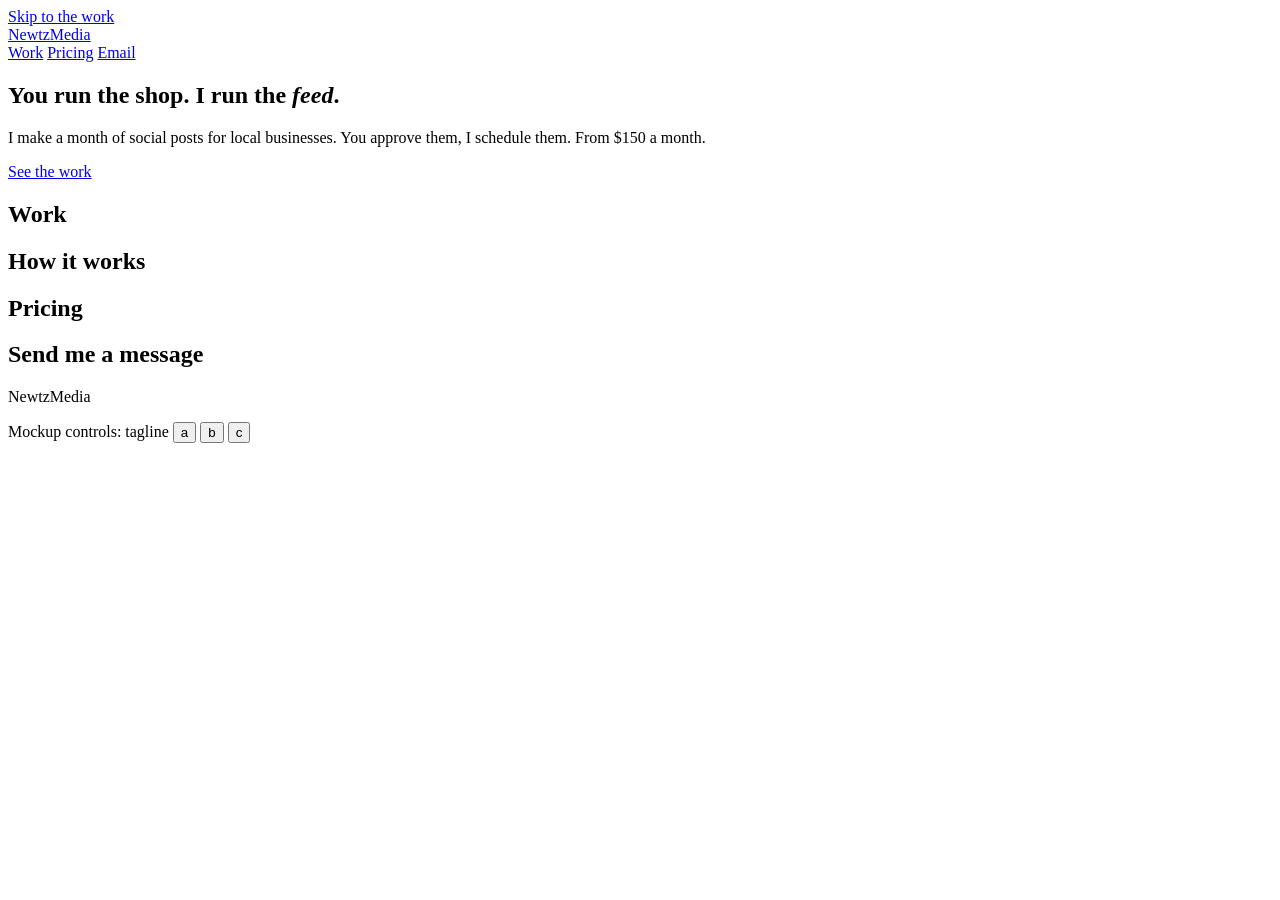
==== mockups/minimal.html @ 49160fe7 "Add the two page skeletons with shared mount points Same sections, hooks and scripts in both; only t" ====
<!doctype html>
<html lang="en" data-style="minimal">
<head>
<meta charset="utf-8">
<meta name="viewport" content="width=device-width, initial-scale=1">
<title>NewtzMedia</title>
<meta name="description" content="Social media posts for local businesses, for a monthly fee.">
<link rel="preconnect" href="https://fonts.googleapis.com">
<link rel="preconnect" href="https://fonts.gstatic.com" crossorigin>
<link href="https://fonts.googleapis.com/css2?family=Bricolage+Grotesque:wght@800&family=Gabarito:wght@500;800&family=Instrument+Sans:wght@400;600&display=swap" rel="stylesheet">
<link rel="stylesheet" href="posts.css">
<link rel="stylesheet" href="minimal.css">
</head>
<body>
<a class="skip" href="#work">Skip to the work</a>

<header class="site-head">
  <a class="wordmark" href="#top">NewtzMedia</a>
  <nav aria-label="Site">
    <a href="#work">Work</a>
    <a href="#pricing">Pricing</a>
    <a href="#contact">Email</a>
  </nav>
</header>

<main id="top">
  <section class="hero" aria-labelledby="headline">
    <h1 id="headline" data-mount="headline">You run the shop. I run the <em>feed</em>.</h1>
    <p class="subline" data-mount="subline">I make a month of social posts for local businesses. You approve them, I schedule them. From $150 a month.</p>
    <a class="btn" href="#work">See the work</a>
  </section>

  <section class="work" id="work" aria-labelledby="work-h">
    <h2 id="work-h">Work</h2>
    <div class="tabs tabs--customer" role="tablist" aria-label="Customer" data-customer-tabs></div>
    <div class="tabs tabs--platform" role="tablist" aria-label="Platform" data-platform-tabs></div>
    <div class="gallery" id="gallery" role="tabpanel"></div>
    <noscript><p>The sample posts need JavaScript to display. Email hello@newtzmedia.example and I will send them directly.</p></noscript>
  </section>

  <section class="how" id="how" aria-labelledby="how-h">
    <h2 id="how-h">How it works</h2>
    <ol class="steps" data-mount="steps"></ol>
  </section>

  <section class="pricing" id="pricing" aria-labelledby="pricing-h">
    <h2 id="pricing-h">Pricing</h2>
    <div class="tiers" data-mount="tiers"></div>
  </section>

  <section class="contact" id="contact" aria-labelledby="contact-h">
    <h2 id="contact-h">Send me a message</h2>
    <div data-mount="contact"></div>
  </section>
</main>

<footer class="site-foot">
  <span class="wordmark">NewtzMedia</span>
  <p data-mount="footer"></p>
</footer>

<dialog class="lightbox" data-lightbox aria-label="Post, larger">
  <button class="lightbox__close" type="button" data-close>Close</button>
  <div class="lightbox__body" data-lightbox-body></div>
</dialog>

<aside class="mock-controls" aria-label="Mockup controls">
  <span>Mockup controls: tagline</span>
  <button type="button" data-tagline="a" aria-pressed="true">a</button>
  <button type="button" data-tagline="b" aria-pressed="false">b</button>
  <button type="button" data-tagline="c" aria-pressed="false">c</button>
</aside>

<script src="content.js"></script>
<script src="logic.js"></script>
<script src="behavior.js"></script>
</body>
</html>
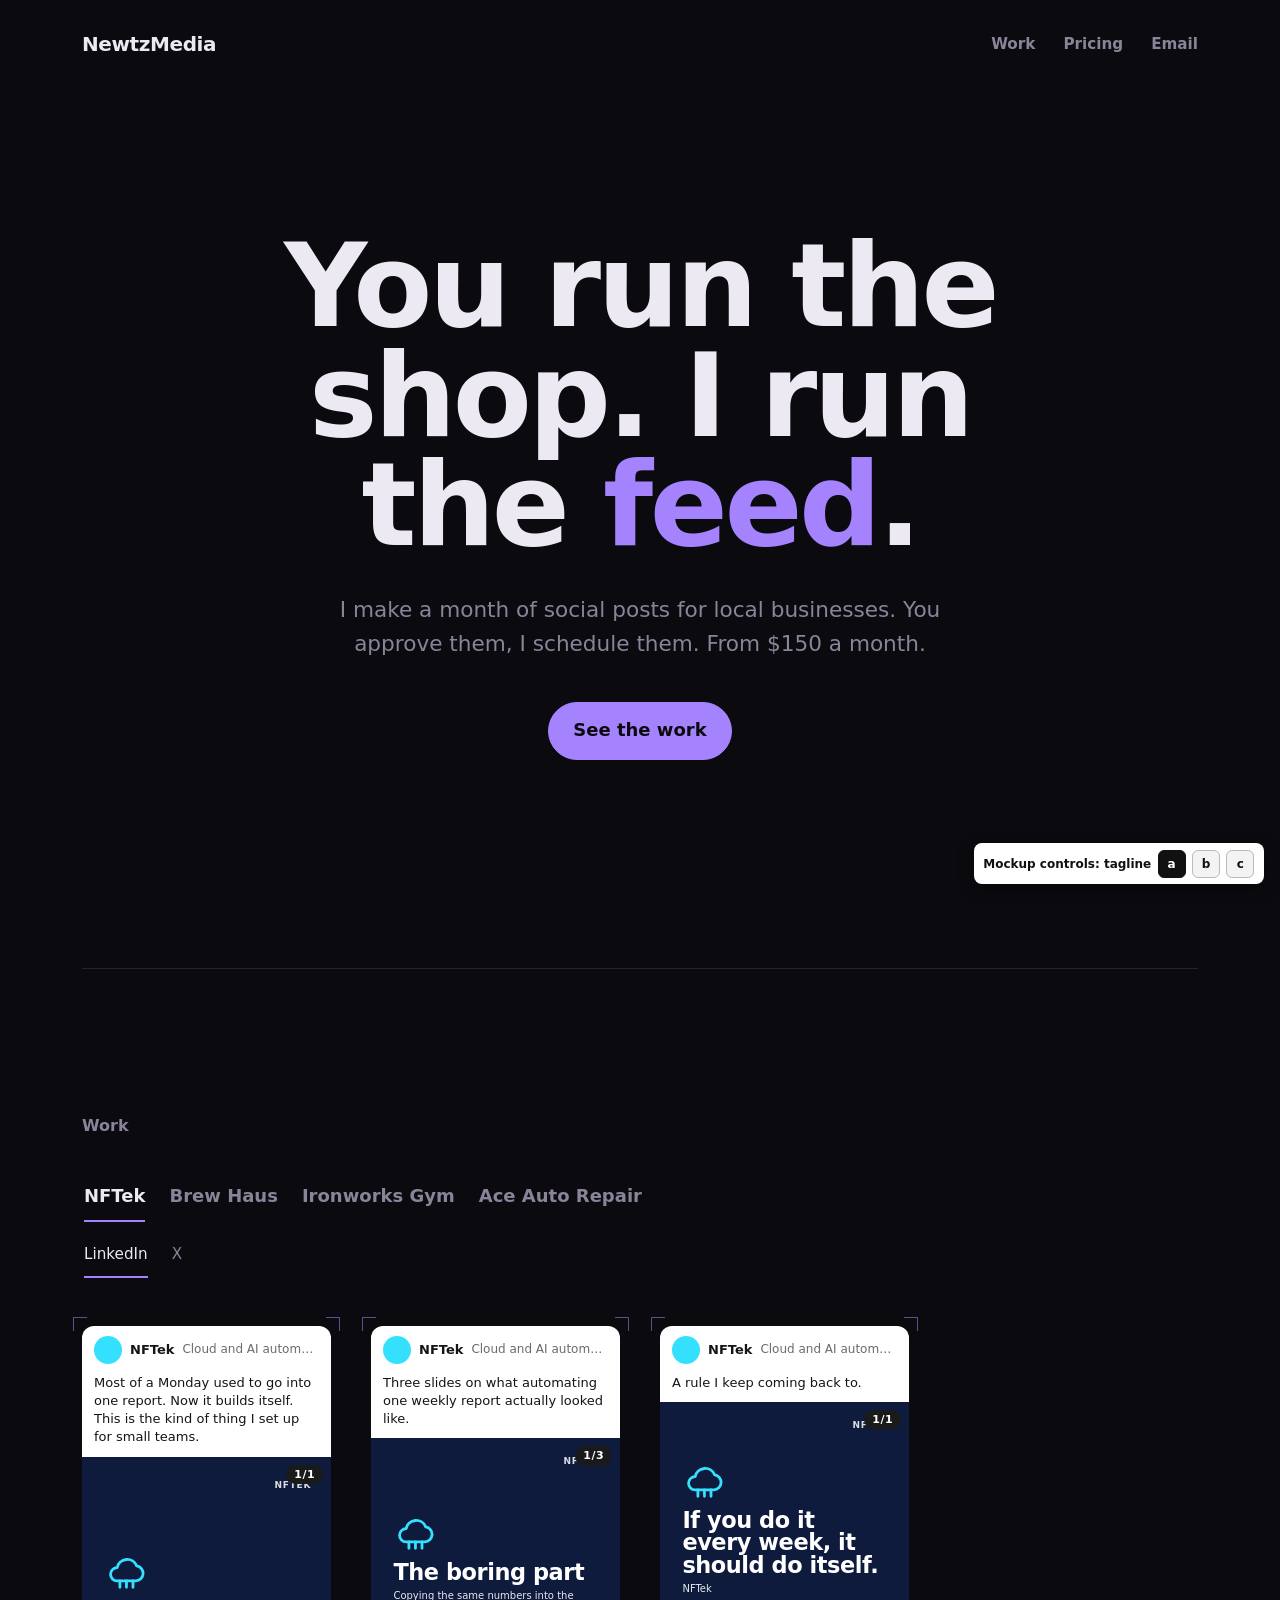
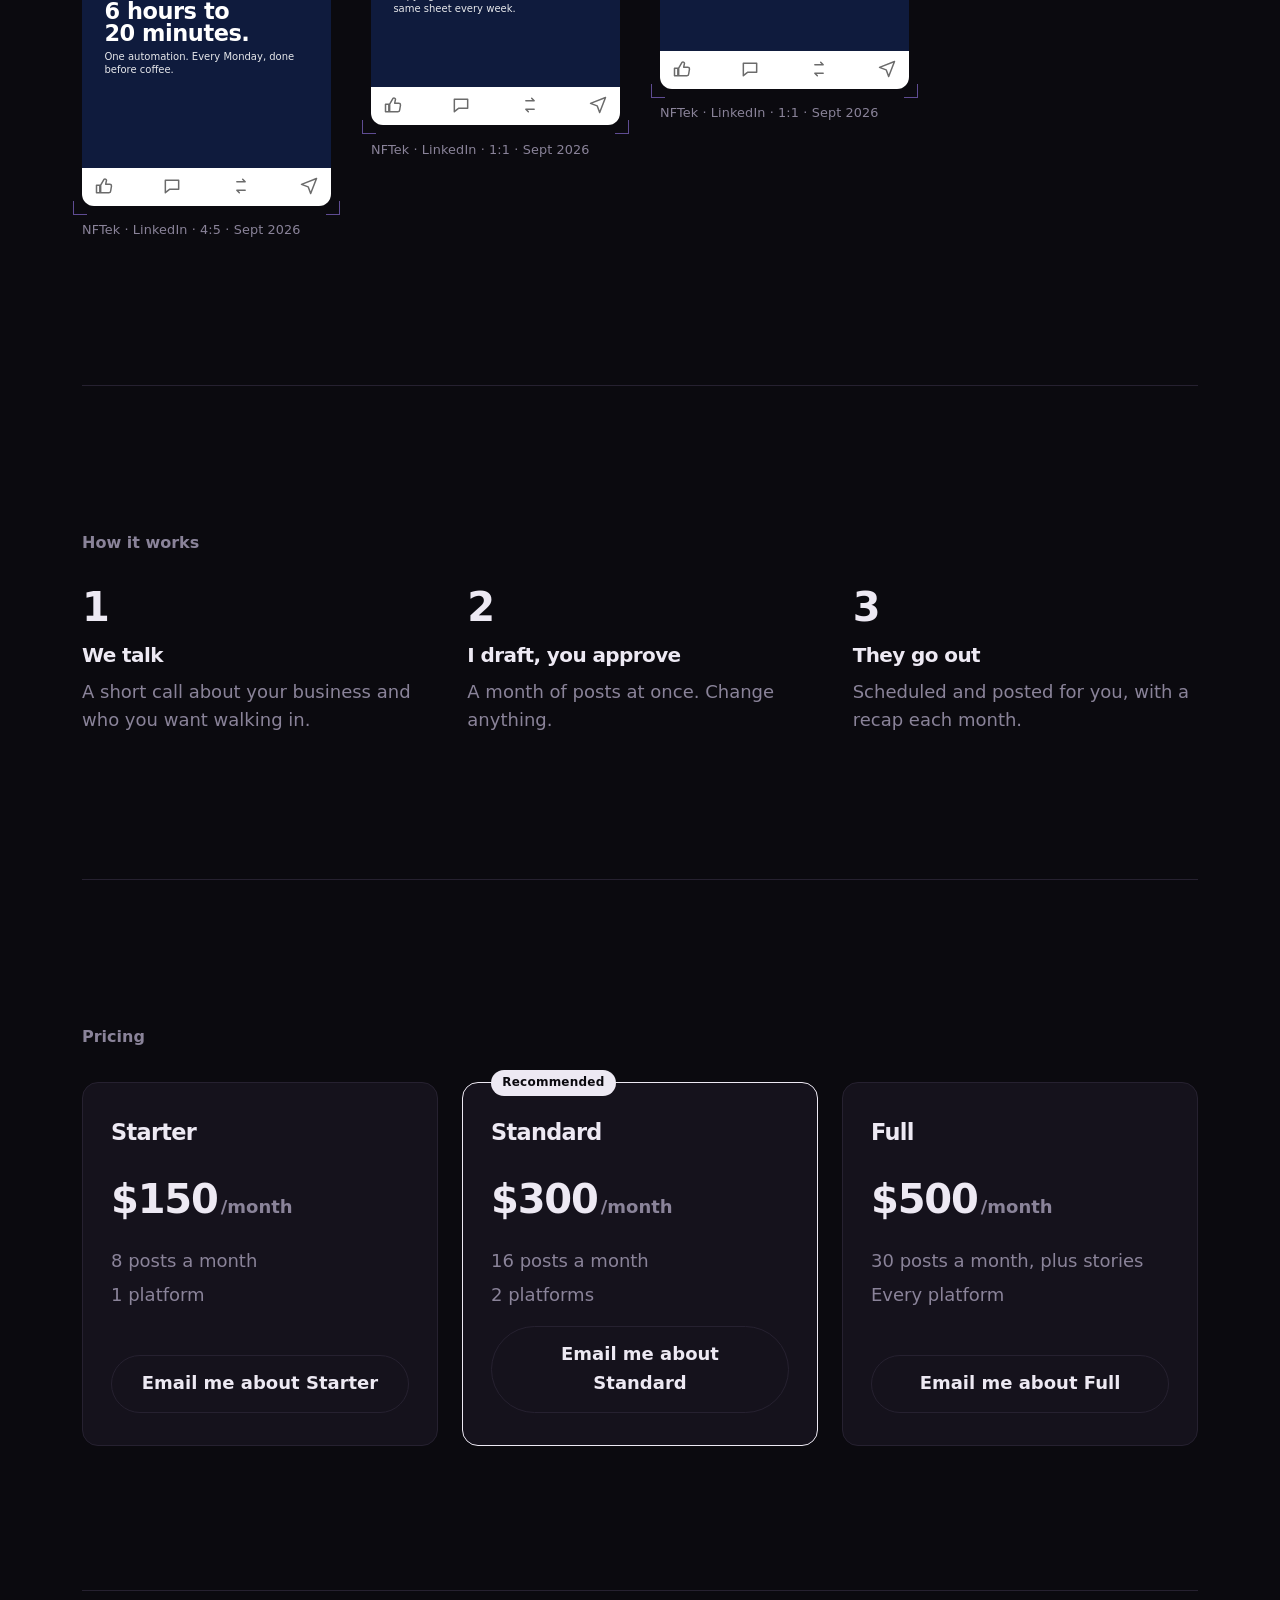
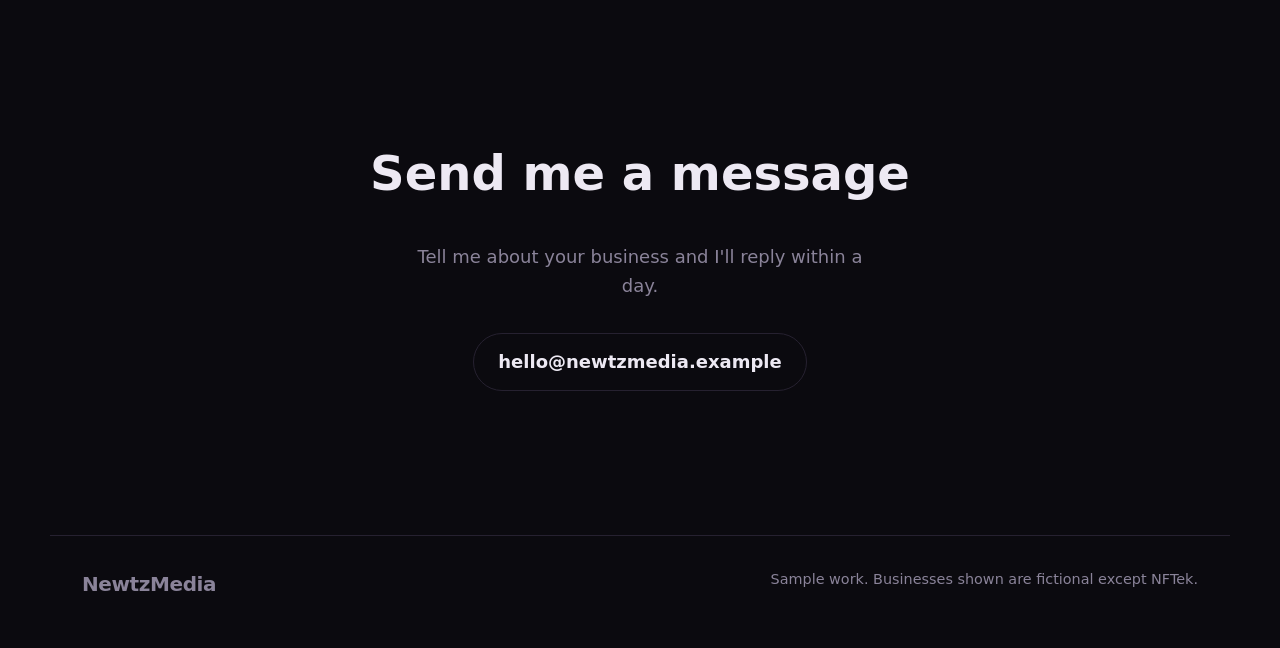
==== commit d9640937: "Apply Web Interface Guidelines review fixes and document how to view Co-Authored-By: Claude Fable 5." ====
--- a/mockups/minimal.html
+++ b/mockups/minimal.html
@@ -5,6 +5,7 @@
 <meta name="viewport" content="width=device-width, initial-scale=1">
 <title>NewtzMedia</title>
 <meta name="description" content="Social media posts for local businesses, for a monthly fee.">
+<meta name="theme-color" content="#0B0A0F">
 <link rel="preconnect" href="https://fonts.googleapis.com">
 <link rel="preconnect" href="https://fonts.gstatic.com" crossorigin>
 <link href="https://fonts.googleapis.com/css2?family=Bricolage+Grotesque:wght@800&family=Gabarito:wght@500;800&family=Instrument+Sans:wght@400;600&display=swap" rel="stylesheet">
@@ -15,7 +16,7 @@
 <a class="skip" href="#work">Skip to the work</a>
 
 <header class="site-head">
-  <a class="wordmark" href="#top">NewtzMedia</a>
+  <a class="wordmark" href="#top" translate="no">NewtzMedia</a>
   <nav aria-label="Site">
     <a href="#work">Work</a>
     <a href="#pricing">Pricing</a>
@@ -55,7 +56,7 @@
 </main>
 
 <footer class="site-foot">
-  <span class="wordmark">NewtzMedia</span>
+  <span class="wordmark" translate="no">NewtzMedia</span>
   <p data-mount="footer"></p>
 </footer>
 
--- a/mockups/posts.css
+++ b/mockups/posts.css
@@ -0,0 +1,90 @@
+/* posts.css - everything INSIDE a post: the platform chrome and the artwork.
+   Identical in both mockups. minimal.css and interactive.css never target
+   these classes (tests/pages.test.js enforces it). */
+
+/* ---- platform chrome: a real phone shows this in the system font ---- */
+.post {
+  --post-bg: #ffffff;
+  --post-ink: #151515;
+  --post-muted: #6b6b6b;
+  --post-line: #e6e6e6;
+  font-family: system-ui, -apple-system, "Segoe UI", Roboto, sans-serif;
+  font-size: 13px;
+  line-height: 1.4;
+  color: var(--post-ink);
+  background: var(--post-bg);
+  border-radius: 12px;
+  overflow: hidden;
+  text-align: left;
+}
+.post__head { display: flex; align-items: center; gap: 8px; padding: 10px 12px; }
+.post__avatar { width: 28px; height: 28px; border-radius: 50%; background: var(--av, #999); flex: none; }
+.post__name { font-weight: 600; white-space: nowrap; }
+.post__meta { color: var(--post-muted); font-size: 12px; overflow: hidden; text-overflow: ellipsis; white-space: nowrap; min-width: 0; }
+.post__text, .post__caption { margin: 0; padding: 0 12px 10px; }
+.post__caption strong { font-weight: 600; }
+.post__tags { color: #3a5fa8; }
+.post__actions { display: flex; gap: 14px; padding: 8px 12px 2px; color: var(--post-ink); }
+.post__icon { width: 20px; height: 20px; display: inline-block; }
+.post__icon svg { width: 100%; height: 100%; display: block; }
+.post--x .post__actions, .post--linkedin .post__actions {
+  color: var(--post-muted); justify-content: space-between; padding: 8px 12px 10px;
+}
+.post__linkcard { display: grid; gap: 2px; padding: 10px 12px; background: #f0f2f5; border-top: 1px solid var(--post-line); }
+.post__domain { font-size: 11px; letter-spacing: .04em; text-transform: uppercase; color: var(--post-muted); }
+.post__linktitle { font-weight: 600; }
+.post__btn { justify-self: start; margin-top: 6px; padding: 5px 10px; border-radius: 6px; background: #e4e6eb; font-weight: 600; font-size: 12px; }
+.post__doc { position: relative; }
+.post__pages, .post__story {
+  position: absolute; padding: 2px 8px; border-radius: 999px;
+  background: #1a1a1a; color: #fff; font-size: 11px; font-weight: 600; letter-spacing: .04em;
+}
+.post__pages { top: 8px; right: 8px; }
+.post__story { top: 10px; left: 10px; text-transform: uppercase; }
+
+/* ---- frames: the box the artwork sits in, at the ratio the platform shows ---- */
+.post__frame {
+  position: relative; overflow: hidden;
+  display: grid; place-items: center;
+  background: var(--art-bg);
+}
+.post__frame--4x5 { aspect-ratio: 4 / 5; }
+.post__frame--1x1 { aspect-ratio: 1; }
+.post__frame--9x16 { aspect-ratio: 9 / 16; }
+.post__frame--16x9 { aspect-ratio: 16 / 9; }
+.post--x .post__frame { margin: 0 12px 4px; border-radius: 12px; border: 1px solid var(--post-line); }
+
+/* ---- artwork: the same in both mockups and on every platform ---- */
+.art {
+  position: relative; width: 100%; height: 100%; box-sizing: border-box; padding: 9%;
+  display: flex; flex-direction: column; justify-content: center; gap: .45em;
+  background: var(--art-bg); color: var(--art-ink);
+  font-family: "Gabarito", system-ui, sans-serif;
+  container-type: inline-size;
+}
+/* X shows 16:9: keep the native ratio and let the same color fill the sides */
+.post__frame--16x9 .art { width: auto; height: 100%; aspect-ratio: 4 / 5; }
+.post__frame--16x9 .art--1x1 { aspect-ratio: 1; }
+.art__brand {
+  position: absolute; top: 7%; right: 8%;
+  font-size: clamp(9px, 3.6cqw, 13px); font-weight: 800; letter-spacing: .08em; text-transform: uppercase;
+  color: var(--art-ink); opacity: .85;
+}
+.art__motif { width: 22%; max-width: 72px; color: var(--art-accent); }
+.art__motif svg { display: block; width: 100%; height: auto; }
+.art__headline { margin: 0; font-weight: 800; font-size: clamp(16px, 11cqw, 44px); line-height: 1; letter-spacing: -.02em; text-wrap: balance; }
+.art__sub { margin: 0; font-weight: 500; font-size: clamp(10px, 4.6cqw, 16px); line-height: 1.3; opacity: .9; }
+.art--9x16 .art__headline { font-size: clamp(16px, 12cqw, 40px); }
+
+/* ---- mockup controls strip: not part of either design ---- */
+.mock-controls {
+  position: fixed; right: 1rem; bottom: 1rem; z-index: 20;
+  display: flex; gap: .4rem; align-items: center; padding: .4rem .6rem;
+  border-radius: 8px; background: #fff; color: #111;
+  font: 600 .75rem/1 system-ui, sans-serif; box-shadow: 0 4px 16px rgba(0, 0, 0, .4);
+}
+.mock-controls button {
+  font: inherit; min-width: 28px; height: 28px; border: 1px solid #bbb; border-radius: 6px;
+  background: #f3f3f3; color: #111; cursor: pointer;
+}
+.mock-controls button[aria-pressed="true"] { background: #111; color: #fff; border-color: #111; }
--- a/mockups/minimal.css
+++ b/mockups/minimal.css
@@ -0,0 +1,136 @@
+/* minimal.css - Style 1. Tokens, type, layout, the proof-sheet signature.
+   Styles the page and the card wrapper only. Nothing inside .post. */
+:root {
+  color-scheme: dark;
+  --ink: #0B0A0F;
+  --raised: #15121C;
+  --pale: #EDE9F3;
+  --muted: #8A8399;
+  --line: #262130;
+  --violet: #A583FF;
+  --display: "Bricolage Grotesque", system-ui, sans-serif;
+  --body: "Instrument Sans", system-ui, sans-serif;
+  --swap-ms: 250;
+  --step-0: clamp(1rem, 0.95rem + 0.3vw, 1.125rem);
+  --gap-section: clamp(5rem, 12vw, 9rem);
+  --wrap: 1180px;
+  --pad: clamp(1rem, 4vw, 2rem);
+}
+* { box-sizing: border-box; }
+button, .btn { touch-action: manipulation; }
+html { scroll-behavior: smooth; }
+html.reduced-motion { scroll-behavior: auto; }
+body {
+  margin: 0; background: var(--ink); color: var(--pale);
+  font-family: var(--body); font-size: var(--step-0); line-height: 1.6;
+  -webkit-font-smoothing: antialiased;
+}
+a { color: inherit; }
+h1, h2, h3 { font-family: var(--display); font-weight: 800; letter-spacing: -.03em; margin: 0; text-wrap: balance; }
+p { margin: 0; }
+:focus-visible { outline: 2px solid var(--violet); outline-offset: 2px; }
+.skip { position: absolute; left: 1rem; top: -3rem; padding: .5rem .75rem; background: var(--pale); color: var(--ink); border-radius: 4px; z-index: 10; }
+.skip:focus { top: 1rem; }
+
+/* header: tiny, like the reference */
+.site-head { display: flex; justify-content: space-between; align-items: center; max-width: var(--wrap); margin: 0 auto; padding: 1.5rem var(--pad); }
+.wordmark { font-family: var(--display); font-weight: 800; font-size: 1.25rem; letter-spacing: -.02em; text-decoration: none; }
+.site-head nav { display: flex; gap: 1.75rem; }
+.site-head nav a { text-decoration: none; font-weight: 600; font-size: .95rem; color: var(--muted); padding: .5rem 0; }
+.site-head nav a:hover { color: var(--pale); }
+
+main { max-width: var(--wrap); margin: 0 auto; padding: 0 var(--pad); }
+section { padding-top: var(--gap-section); }
+section + section { border-top: 1px solid var(--line); margin-top: var(--gap-section); }
+h2 { font-size: 1rem; color: var(--muted); letter-spacing: 0; margin-bottom: 2rem; }
+
+/* hero: one huge centered headline, one violet word, one button */
+.hero { text-align: center; padding-top: clamp(4rem, 12vw, 9rem); padding-bottom: clamp(2rem, 6vw, 4rem); }
+.hero h1 { font-size: clamp(2.8rem, 9vw, 8.5rem); line-height: .95; max-width: 12ch; margin: 0 auto; }
+.hero h1 em { font-style: normal; color: var(--violet); }
+.subline { max-width: 44ch; margin: 2rem auto 0; font-size: clamp(1.05rem, 1rem + .5vw, 1.35rem); color: var(--muted); }
+.btn { display: inline-block; padding: .85rem 1.5rem; border-radius: 999px; background: var(--violet); color: var(--ink); font-weight: 600; text-decoration: none; border: 1px solid var(--violet); }
+.hero .btn { margin-top: 2.5rem; }
+
+/* work: plain text tabs, one violet underline */
+.tabs { display: flex; gap: 1.5rem; overflow-x: auto; scrollbar-width: none; padding: 2px 2px 0; }
+.tabs::-webkit-scrollbar { display: none; }
+.tabs--platform { margin-top: .5rem; margin-bottom: 3rem; }
+.tab {
+  appearance: none; background: none; border: 0; border-bottom: 2px solid transparent;
+  color: var(--muted); font: inherit; font-weight: 600; padding: .6rem 0; min-height: 44px;
+  cursor: pointer; white-space: nowrap;
+}
+.tabs--platform .tab { font-weight: 400; font-size: .95rem; }
+.tab:hover { color: var(--pale); }
+.tab[aria-selected="true"] { color: var(--pale); border-bottom-color: var(--violet); }
+
+/* the proof sheet */
+.gallery { display: grid; grid-template-columns: repeat(4, minmax(0, 1fr)); gap: 3rem 2.5rem; align-items: start; transition: opacity 250ms ease; }
+.gallery.is-swapping { opacity: 0; }
+html.reduced-motion .gallery { transition: none; }
+.card { position: relative; }
+.card__post { position: relative; }
+.card__chip { display: none; }
+.card__meta { margin-top: .9rem; font-size: .8rem; color: var(--muted); letter-spacing: .01em; }
+.card__open { position: absolute; inset: 0; background: none; border: 0; border-radius: 12px; cursor: zoom-in; }
+.card__open:focus-visible { outline-offset: 4px; }
+/* signature: violet crop marks 9px outside each corner of the post */
+.card__marks {
+  position: absolute; inset: -9px; pointer-events: none;
+  --m: var(--violet); --l: 14px;
+  opacity: .55; transition: opacity 200ms ease;
+  background:
+    linear-gradient(var(--m), var(--m)) 0 0 / var(--l) 1px no-repeat,
+    linear-gradient(var(--m), var(--m)) 0 0 / 1px var(--l) no-repeat,
+    linear-gradient(var(--m), var(--m)) 100% 0 / var(--l) 1px no-repeat,
+    linear-gradient(var(--m), var(--m)) 100% 0 / 1px var(--l) no-repeat,
+    linear-gradient(var(--m), var(--m)) 0 100% / var(--l) 1px no-repeat,
+    linear-gradient(var(--m), var(--m)) 0 100% / 1px var(--l) no-repeat,
+    linear-gradient(var(--m), var(--m)) 100% 100% / var(--l) 1px no-repeat,
+    linear-gradient(var(--m), var(--m)) 100% 100% / 1px var(--l) no-repeat;
+}
+.card:hover .card__marks, .card:focus-within .card__marks { opacity: 1; }
+html.reduced-motion .card__marks { transition: none; }
+
+/* how it works: a real sequence, so the numbers are counters */
+.steps { list-style: none; margin: 0; padding: 0; counter-reset: step; display: grid; grid-template-columns: repeat(3, minmax(0, 1fr)); gap: 2.5rem; }
+.step { counter-increment: step; }
+.step::before { content: counter(step); display: block; font-family: var(--display); font-weight: 800; font-size: 2.5rem; line-height: 1; color: var(--pale); margin-bottom: .75rem; }
+.step h3 { font-size: 1.25rem; margin-bottom: .4rem; }
+.step p { color: var(--muted); }
+
+/* pricing: raised cards, the recommended one outlined in pale */
+.tiers { display: grid; grid-template-columns: repeat(3, minmax(0, 1fr)); gap: 1.5rem; }
+.tier { position: relative; background: var(--raised); border: 1px solid var(--line); border-radius: 16px; padding: 2rem 1.75rem; display: flex; flex-direction: column; gap: 1rem; }
+.tier--recommended { border-color: var(--pale); }
+.tier__badge { position: absolute; top: -.8rem; left: 1.75rem; padding: .2rem .7rem; border-radius: 999px; background: var(--pale); color: var(--ink); font-size: .75rem; font-weight: 600; letter-spacing: .02em; }
+.tier h3 { font-size: 1.4rem; }
+.tier__price { font-family: var(--display); font-weight: 800; color: var(--muted); }
+.tier__price span { font-size: 2.5rem; color: var(--pale); letter-spacing: -.03em; margin-right: .2rem; }
+.tier ul { margin: 0; padding: 0; list-style: none; color: var(--muted); display: grid; gap: .35rem; }
+.tier .btn, .contact .btn { background: none; border-color: var(--line); color: var(--pale); margin-top: auto; text-align: center; }
+.tier .btn:hover, .contact .btn:hover { border-color: var(--pale); }
+
+/* contact and footer */
+.contact { text-align: center; padding-bottom: var(--gap-section); }
+.contact h2 { color: var(--pale); font-size: clamp(1.8rem, 4vw, 3rem); }
+.contact p { color: var(--muted); max-width: 40ch; margin: 0 auto 2rem; }
+.site-foot { border-top: 1px solid var(--line); max-width: var(--wrap); margin: 0 auto; padding: 2rem var(--pad) 3rem; display: flex; justify-content: space-between; gap: 1rem; flex-wrap: wrap; color: var(--muted); font-size: .9rem; }
+
+/* lightbox */
+.lightbox { border: 0; padding: 0; background: transparent; max-width: min(92vw, 520px); width: 100%; overscroll-behavior: contain; }
+.lightbox::backdrop { background: rgba(11, 10, 15, .9); }
+.lightbox__close { display: block; margin: 0 0 .75rem auto; appearance: none; background: none; border: 1px solid var(--line); color: var(--pale); font: inherit; font-weight: 600; padding: .5rem 1rem; border-radius: 999px; cursor: pointer; min-height: 44px; }
+.lightbox__close:hover { border-color: var(--pale); }
+.lightbox .card__marks { display: none; }
+.lightbox .card__meta { color: var(--pale); }
+
+/* responsive */
+@media (max-width: 1100px) { .gallery { grid-template-columns: repeat(2, minmax(0, 1fr)); } }
+@media (max-width: 900px) { .steps, .tiers { grid-template-columns: 1fr; } }
+@media (max-width: 560px) {
+  .gallery { grid-template-columns: 1fr; }
+  .site-head nav { gap: 1rem; }
+  .tabs { gap: 1.1rem; }
+}
